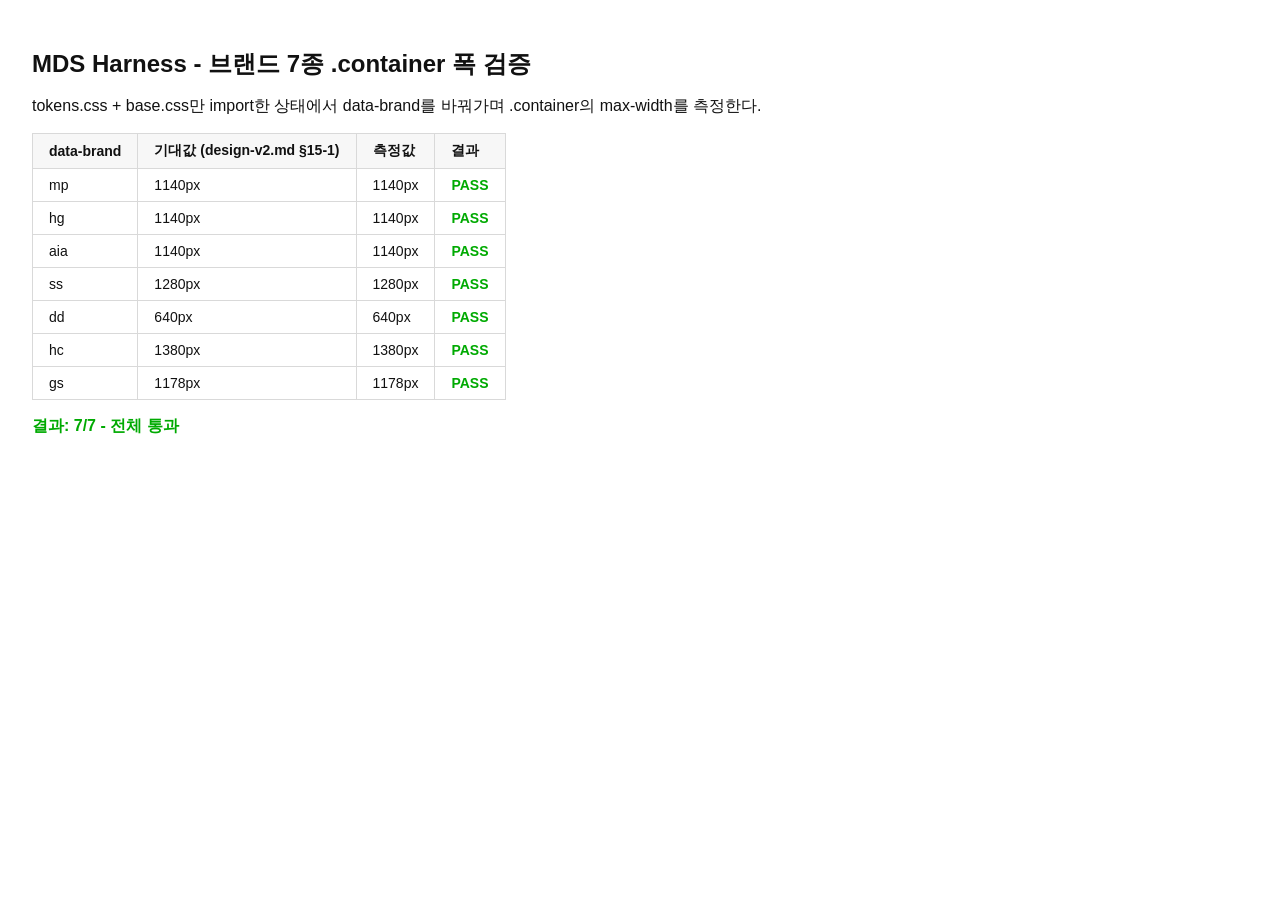
==== mds-harness/test.html @ f5cc97c0 "feat: mds-harness 디자인 하네스 패키지 추가 (design-v2.md 단일 값 출처) - tokens.css: md의 CSS 변수 339개 전수 추출 (공통 §2 +" ====
<!DOCTYPE html>
<html lang="ko">
<head>
<meta charset="UTF-8">
<meta name="viewport" content="width=device-width, initial-scale=1.0">
<title>MDS Harness - 컨테이너 폭 검증</title>
<link rel="stylesheet" href="./tokens.css">
<link rel="stylesheet" href="./base.css">
<style>
  /* 테스트 페이지 자체 스타일 - 값은 전부 하네스 토큰 참조 */
  body { font-family: var(--font-family-base); color: var(--color-font-primary); margin: 0; padding: var(--spacing-32); }
  h1 { font-size: var(--font-size-heading-md); }
  table { border-collapse: collapse; margin-top: var(--spacing-16); }
  th, td { border: 1px solid var(--color-border-subtle); padding: var(--spacing-8) var(--spacing-16); font-size: var(--font-size-body-sm); text-align: left; }
  th { background: var(--color-gray-f7); }
  .pass { color: var(--color-status-success); font-weight: var(--font-weight-body-strong); }
  .fail { color: var(--color-status-error); font-weight: var(--font-weight-body-strong); }
  #summary { margin-top: var(--spacing-16); font-size: var(--font-size-body-md); font-weight: var(--font-weight-body-strong); }
</style>
</head>
<body>
  <h1>MDS Harness - 브랜드 7종 .container 폭 검증</h1>
  <p>tokens.css + base.css만 import한 상태에서 data-brand를 바꿔가며 .container의 max-width를 측정한다.</p>

  <div class="container" id="probe"></div>

  <table>
    <thead><tr><th>data-brand</th><th>기대값 (design-v2.md §15-1)</th><th>측정값</th><th>결과</th></tr></thead>
    <tbody id="rows"></tbody>
  </table>
  <div id="summary"></div>

  <script>
    // 기대값: design-v2.md §15-1 브랜드별 그리드 (mp = 공통 기준)
    const CASES = [
      ["mp",  "1140px"],
      ["hg",  "1140px"],
      ["aia", "1140px"],
      ["ss",  "1280px"],
      ["dd",  "640px"],
      ["hc",  "1380px"],
      ["gs",  "1178px"]
    ];
    const probe = document.getElementById("probe");
    const rows = document.getElementById("rows");
    let passCount = 0;

    for (const [brand, expected] of CASES) {
      document.body.setAttribute("data-brand", brand);
      const actual = getComputedStyle(probe).maxWidth;
      const ok = actual === expected;
      if (ok) passCount++;
      const tr = document.createElement("tr");
      tr.innerHTML = "<td>" + brand + "</td><td>" + expected + "</td><td>" + actual + "</td>" +
        "<td class='" + (ok ? "pass'>PASS" : "fail'>FAIL") + "</td>";
      rows.appendChild(tr);
    }
    document.body.removeAttribute("data-brand");

    const summary = document.getElementById("summary");
    summary.textContent = "결과: " + passCount + "/" + CASES.length + (passCount === CASES.length ? " - 전체 통과" : " - 실패 있음");
    summary.className = passCount === CASES.length ? "pass" : "fail";
  </script>
</body>
</html>
---- mds-harness/tokens.css ----
/* ==========================================================================
   MDS Harness - tokens.css
   유일한 값 출처: design-v2.md (Mplanit Design System Spec Document)
   md는 설명, 하네스는 강제. 값은 여기에만 존재한다.
   - 임의 HEX·임의 z-index·임의 그림자 금지 (stylelint.config.mjs 참조)
   - 이모지 금지. 아이콘은 공통 아이콘 라이브러리 네이밍({name}_line / {name}_filled) 참조
     https://design-systems-chi.vercel.app/#/components
   ========================================================================== */

/* ── design-v2.md §2. Design Tokens (공통 CSS 변수) ── */
:root {
  /* ── 엠플랜잇 컬러 ── */
  --color-mp-azure-01: #19448C;
  --color-mp-azure-02: #379BC1;
  --color-mp-blue-01:  #143162;
  --color-mp-blue-02:  #064EC8;
  --color-mp-blue-03:  #19448C;
  --color-mp-blue-04:  #379BC1;
  --color-mp-blue-05:  #2576C1;
  --color-mp-blue-06:  #4797D6;
  --color-mp-blue-07:  #45BBE9;
  --color-mp-blue-08:  #19448CB2;
  --color-mp-blue-09:  #8AA4CA;
  --color-mp-blue-10:  #ABD1FE;
  --color-mp-blue-11:  #D0E1F0;
  --color-mp-gray-01:  #111111;
  --color-mp-gray-02:  #2A2A2A;
  --color-mp-gray-03:  #171717CC;
  --color-mp-gray-04:  #5A5A5A;
  --color-mp-gray-05:  #7C7C7C;
  --color-mp-gray-06:  #E9F0F2;
  --color-mp-gray-07:  #DFDFDF;
  --color-mp-gray-08:  #F8F9FA;
  --color-mp-gray-09:  #CCCCCC;
  --color-mp-gray-10:  #F1F0EF;

  /* ── 흥국화재 컬러 ── */
  --color-hg-magenta:    #EC008C;
  --color-hg-purple:     #351B6F;
  --color-hg-blue:       #0074E7;
  --color-hg-gray:       #B3BBC0;
  --color-hg-magenta-01: #BD0070;
  --color-hg-magenta-02: #E4499F;
  --color-hg-magenta-03: #FFEAF6;
  --color-hg-magenta-04: #FEF2F9;
  --color-hg-purple-01:  #5A3AAE;
  --color-hg-purple-02:  #6948C1;
  --color-hg-purple-03:  #8560B6;
  --color-hg-purple-04:  #F5F1FD;
  --color-hg-blue-01:    #0096EB;
  --color-hg-blue-02:    #3BB6D8;
  --color-hg-blue-03:    #C3DBFD;
  --color-hg-blue-04:    #DAF5FF;
  --color-hg-blue-05:    #EEF4FE;
  --color-hg-blue-06:    #EDF9FF;
  --color-hg-yellow-01:  #FFC600;
  --color-hg-yellow-02:  #FFF7E0;
  --color-hg-green-01:   #58C9C3;
  --color-hg-green-02:   #E5FFFE;
  --color-hg-green-03:   #EAFCFF;

  /* ── AIA 컬러 ── */
  --color-aia-red:       #D31145;
  --color-aia-red-50:    #D3114580;
  --color-aia-brown:     #5E1D1D;
  --color-aia-gray:      #545454;
  --color-aia-purple-01: #9D1A5A;
  --color-aia-pink-01:   #F67F87;
  --color-aia-pink-02:   #EF8AA9;
  --color-aia-pink-03:   #FFBFD1;
  --color-aia-pink-04:   #FDEAEA;
  --color-aia-brown-01:  #541828;
  --color-aia-brown-02:  #E8D2C1;
  --color-aia-brown-03:  #F4E3D6;
  --color-aia-brown-04:  #FFF7E0;
  --color-aia-blue-01:   #DCD9E8;

  /* ── 공통 알파 ── */
  --color-white-100: #FFFFFF;
  --color-white-80:  #FFFFFFCC;
  --color-white-40:  #FFFFFF66;
  --color-white-20:  #FFFFFF33;
  --color-white-10:  #FFFFFF1A;
  --color-black-100: #000000;
  --color-black-20:  #00000033;
  --color-black-15:  #00000026;

  /* ── 공통 UI ── */
  --color-font-primary:   #111111;
  --color-font-secondary: #3B3B3B;
  --color-font-tertiary:  #5A5A5A;
  --color-border-subtle:  #D9D9D9;
  --color-gray-f7:        #F7F7F7;

  /* ── 상태 컬러 ── */
  --color-status-error:   #E22A21;
  --color-status-warning: #E07306;
  --color-status-success: #00AA02;

  /* ── 헤더 높이 ── */
  --header-height-mp:  104px;
  --header-height-hg:  94px;
  --header-height-aia: 72px;
  --header-height-ss:  100px;   /* 모바일 83px · 피그마 404:2084 */
  --header-height-dd:  79px;    /* 모바일 전용 브랜드 · 394:8142 */
  --header-height-hc:  121px;   /* 2단 · 모바일 8.6rem (rem 기반 브랜드) */
  --header-height-gs:  109px;   /* Default 표시 · Scrolled 92px */

  /* ── 그라디언트 ── */
  --gradient-ailab: linear-gradient(131deg, #45BBE9 0%, #064EC8 100%);

  /* ── 타이포그래피 ── */
  --font-family-base:      'Pretendard Variable', sans-serif;
  --font-family-en:        'Montserrat', sans-serif;
  --font-family-paperlogy: 'Paperlogy', sans-serif;  /* AIA 전용 */

  --font-size-title-hero:    72px;  --font-weight-title-hero: 700;
  --font-size-title-page-sm: 40px;
  --font-size-title-page-md: 48px;
  --font-size-title-page-lg: 64px;  --font-weight-title-page: 700;
  --font-size-subtitle-sm:   24px;
  --font-size-subtitle-md:   32px;
  --font-size-subtitle-lg:   40px;  --font-weight-subtitle: 500;
  --font-size-heading-sm:    20px;
  --font-size-heading-md:    24px;
  --font-size-heading-lg:    32px;  --font-weight-heading: 700;
  --font-size-subheading-sm: 16px;
  --font-size-subheading-md: 20px;
  --font-size-subheading-lg: 24px;  --font-weight-subheading: 500;
  --font-size-body-sm:       14px;
  --font-size-body-md:       16px;
  --font-size-body-lg:       20px;
  --font-weight-body-regular: 500;
  --font-weight-body-strong:  700;

  --line-height-10: 1.0;
  --line-height-12: 1.2;
  --line-height-13: 1.3;
  --line-height-14: 1.4;

  /* ── 스페이싱 ── */
  --spacing-4:  4px;
  --spacing-6:  6px;
  --spacing-8:  8px;
  --spacing-12: 12px;
  --spacing-16: 16px;
  --spacing-20: 20px;
  --spacing-24: 24px;
  --spacing-32: 32px;
  --spacing-40: 40px;

  /* ── 보더 반경 ── */
  --radius-2:   2px;
  --radius-4:   4px;
  --radius-8:   8px;
  --radius-12:  12px;
  --radius-20:  20px;
  --radius-full: 9999px;

  /* ── 배너 사이즈 (AIA) ── */
  --banner-aia-width-desktop:  720px;
  --banner-aia-width-mobile:   335px;
  --banner-aia-height-desktop: 420px;
  --banner-aia-height-mobile:  400px;
}

/* ── §15-1. 브랜드별 그리드 (실측 확정) - 공통 그리드 = 엠플랜잇 ── */
:root {
  /* 공통 그리드 = 엠플랜잇. 신규 브랜드는 오버라이드 없이 이 값을 상속한다 */
  --container-max:  1140px;
  --page-inset:     40px;
  --header-height:  104px;
  --container-narrow: 760px;
  --container-wide:   1440px;
  --grid-columns:     12;     /* 전 브랜드 고정 - 오버라이드 금지 */
  --grid-gutter:      24px;   /* 전 브랜드 고정 - 오버라이드 금지 */
}
[data-brand="hg"]  { --header-height: 94px; }
[data-brand="aia"] { --header-height: 72px; }
[data-brand="ss"]  { --container-max: 1280px; --page-inset: 80px; --header-height: 100px; }
[data-brand="dd"]  { --container-max: 640px;  --page-inset: 16px; --header-height: 79px; }
[data-brand="hc"]  { --container-max: 1380px; --page-inset: 30px; --header-height: 121px; }
[data-brand="gs"]  { --container-max: 1178px; --page-inset: 24px; --header-height: 109px; }
[data-brand="gs"][data-state="scrolled"] { --header-height: 92px; }

/* ── §17. Elevation · Z-index ── */
:root {
  --elevation-0: none;
  --elevation-1: 0 1px 2px rgba(0,0,0,0.06);   /* 카드 기본 */
  --elevation-2: 0 4px 12px rgba(0,0,0,0.08);  /* 카드 hover · 드롭다운 */
  --elevation-3: 0 8px 24px rgba(0,0,0,0.10);  /* sticky 헤더 · 플로팅 바 */
  --elevation-4: 0 16px 40px rgba(0,0,0,0.14); /* 모달 */

  --z-base: 0; --z-sticky: 100; --z-header: 500;
  --z-dropdown: 600; --z-overlay: 900; --z-modal: 1000; --z-toast: 1100;
}

/* ── §18. Motion (토큰만 - prefers-reduced-motion 처리는 base.css) ── */
:root {
  --duration-fast: 150ms;  /* hover, 색 전환 */
  --duration-base: 250ms;  /* 대부분의 전환 (헤더 상태 전환 포함) */
  --duration-slow: 400ms;  /* 레이아웃 이동 */
  --ease-standard: cubic-bezier(0.4, 0, 0.2, 1);
  --ease-out: cubic-bezier(0, 0, 0.2, 1);
  --ease-in:  cubic-bezier(0.4, 0, 1, 1);
}

/* ── 브랜드 토큰 (md 브랜드 토큰 섹션 복붙용 블록 그대로) ── */

/* 엠플랜잇 (Mplanit) */
:root {
  --mp-logo-blue: #3048A2;
  --mp-deep: #1F2D63;
  --mp-ink: #0B0F23;
  --mp-mist: #E1E5F4;
  --mp-paper: #F2F4FB;
  --mp-fg-1: #050F26;
  --mp-fg-2: #26334A;
  --mp-fg-3: #76798E;
  --mp-line: #EAECF0;
  --mp-line-strong: #CDD1D8;
}

/* 흥국화재 (HG) */
:root {
  --hg-red-50: #FFF0F0;
  --hg-red-100: #FFDEDE;
  --hg-red-200: #FFBCBC;
  --hg-red: #BF0000;
  --hg-red-deep: #9B0000;
  --hg-red-900: #540000;
  --hg-charcoal: #231F20;
  --hg-graphite: #3D3A3B;
  --hg-stone: #7C7878;
  --hg-mist: #D8D5D5;
  --hg-cream: #F7F4F0;
  --hg-ivory: #FBF9F6;
}

/* AIA (AIA) */
:root {
  --aia-red-50: #FFF1F2;
  --aia-red-100: #FFDFE2;
  --aia-red: #D31145;
  --aia-red-deep: #A11231;
  --aia-red-900: #560920;
  --aia-navy: #1B2C5B;
  --aia-slate: #475569;
  --aia-mist: #CBD5E1;
  --aia-paper: #F1F5F9;
  --aia-gold: #C0A062;
}

/* 지셀라 (GS) */
:root {
  --gs-navy: #264073;
  --gs-navy-10: #F0F5FF;
  --gs-navy-50: #C7DBFF;
  --gs-navy-100: #A6C0F0;
  --gs-navy-200: #8BA6D9;
  --gs-navy-300: #708DC2;
  --gs-navy-400: #5774AB;
  --gs-navy-500: #425C8E;
  --gs-navy-600: #2F4672;
  --gs-navy-700: #1C3056;
  --gs-navy-800: #0B1C3C;
  --gs-navy-900: #010824;
  --gs-white: #FFFFFF;
  --gs-gray-50: #FBFAFA;
  --gs-gray-100: #F5F5F5;
  --gs-gray-200: #EEEEEE;
  --gs-gray-300: #C9C9C9;
  --gs-gray-400: #AAAAAA;
  --gs-gray-500: #999999;
  --gs-gray-600: #777777;
  --gs-gray-700: #555555;
  --gs-gray-800: #333333;
  --gs-gray-900: #111111;
  --gs-black: #000000;
}

/* 지셀라 (GS) */
:root {
  --gs-gray-body: #222222;       /* 푸터 본문·전화 (111과 333 사이 신규) */
  --gs-border-soft: #ECECEC;     /* 섹션 보더 (gray-200과 별개) */
  --gs-header-bg: rgba(255, 255, 255, 0.95);  /* Scrolled 헤더 */
  --gs-header-shadow: 0 3px 7px 1px rgba(0, 0, 0, 0.05);
  --gs-font-family: 'Montserrat Alternates', 'Pretendard Variable', sans-serif;
}

/* 쏙쏙 (SS) */
:root {
  --ss-indigo: #383BA8;
  --ss-indigo-10: #F2F5FF;
  --ss-indigo-50: #CFD8FF;
  --ss-indigo-100: #ADBBFF;
  --ss-indigo-200: #8C9DFF;
  --ss-indigo-300: #7281EC;
  --ss-indigo-400: #5A66D6;
  --ss-indigo-500: #464FB4;
  --ss-indigo-600: #333893;
  --ss-indigo-700: #222374;
  --ss-indigo-800: #130C55;
  --ss-indigo-900: #060031;
  --ss-teal: #00AB9B;
  --ss-teal-10: #D7FFF8;
  --ss-teal-50: #98EDE0;
  --ss-teal-100: #74D4C5;
  --ss-teal-200: #4EBBAC;
  --ss-teal-300: #18A293;
  --ss-teal-400: #00877A;
  --ss-teal-500: #006C62;
  --ss-teal-600: #00534A;
  --ss-teal-700: #003A34;
  --ss-teal-800: #00241F;
  --ss-teal-900: #000F0C;
  --ss-indigo-soft: #EEEFFA;
  --ss-indigo-deep: #2B2E86;
  --ss-white: #FFFFFF;
  --ss-gray-50: #F5F5F5;
  --ss-gray-100: #E5E7EB;
  --ss-gray-200: #E5E5E5;
  --ss-gray-300: #D1D1D1;
  --ss-gray-400: #999999;
  --ss-gray-500: #767676;
  --ss-gray-600: #666666;
  --ss-gray-700: #525252;
  --ss-black: #333333;
}

/* 쏙쏙 (SS) */
:root {
  --ss-gray-nav: #545454;        /* GNB·메뉴 기본 텍스트 (3개 컴포넌트 검증) */
  --ss-border-header: rgba(0, 0, 0, 0.2);
  --ss-font-size-pill: 18px;     /* 헤더 pill·푸터 법적링크 - 쏙쏙 정식 스케일 */
  --ss-footer-bg: #262626;
  --ss-gray-footer-link: #B3B3B3;
  --ss-divider-on-dark: rgba(255, 255, 255, 0.15);
  --ss-bg-tray: #F5F5FF;         /* 풀스크린 메뉴 배경 (indigo-10과 별개) */
  --ss-radius-menu: 10px;        /* 드로어 항목 */
}

/* 헬스케어 (HC) */
:root {
  --hc-green: #2EC405;
  --hc-green-10: #E2FFDD;
  --hc-green-50: #98F589;
  --hc-green-100: #74DC65;
  --hc-green-200: #4FC33C;
  --hc-green-300: #25AA00;
  --hc-green-400: #1D8D00;
  --hc-green-500: #157100;
  --hc-green-600: #0E5600;
  --hc-green-700: #073D00;
  --hc-green-800: #032500;
  --hc-green-900: #011000;
  --hc-white: #FFFFFF;
  --hc-gray-50: #F9F9F9;
  --hc-gray-100: #F5F5F5;
  --hc-gray-200: #C1C1C1;
  --hc-gray-300: #999999;
  --hc-gray-400: #777777;
  --hc-gray-500: #606060;
  --hc-gray-600: #444B59;
  --hc-gray-700: #333333;
  --hc-gray-800: #222222;
  --hc-gray-900: #111111;
  --hc-black: #000000;
}

/* 헬스케어 (HC) */
:root {
  --hc-navy: #103259;            /* 헤더 Scrolled 배경 */
  --hc-navy-footer: #0B2341;     /* 푸터 배경 - 헤더 네이비와 별개 */
  --hc-blue-cs: #0099D6;         /* 고객센터 서브 전화 */
  --hc-border-light: #DDDDDD;
  --hc-radius-select: 3px;
  --hc-radius-quickmenu: 15.4px; /* 실측 확정 */
  --hc-font-size-caption: 12px;
  --logo-mobile-head: 100px;     /* 모바일 로고 폭 (rem 아님 · 고정) */
}

/* 디디다 (DD) */
:root {
  --dd-blue: #0032A0;
  --dd-blue-10: #F0F5FF;
  --dd-blue-50: #C7DBFF;
  --dd-blue-100: #9EC0FF;
  --dd-blue-200: #75A4FF;
  --dd-blue-300: #5288F3;
  --dd-blue-400: #366CDE;
  --dd-blue-500: #2455BB;
  --dd-blue-600: #123D99;
  --dd-blue-700: #032779;
  --dd-blue-800: #001551;
  --dd-blue-900: #000729;
  --dd-sky: #0075CD;
  --dd-sky-10: #EEF6FF;
  --dd-sky-50: #BFDEFF;
  --dd-sky-100: #8EC4FF;
  --dd-sky-200: #5EAAF9;
  --dd-sky-300: #3A90E4;
  --dd-sky-400: #0376CE;
  --dd-sky-500: #005EA7;
  --dd-sky-600: #004881;
  --dd-sky-700: #00325D;
  --dd-sky-800: #001E3B;
  --dd-sky-900: #000B1D;
  --dd-white: #FFFFFF;
  --dd-gray-50: #F2F8FC;
  --dd-gray-100: #F3F5F6;
  --dd-gray-200: #EEEEEE;
  --dd-gray-300: #DEE4E9;
  --dd-gray-400: #D9D9D9;
  --dd-gray-500: #BBC5CC;
  --dd-gray-600: #A4ADB2;
  --dd-gray-700: #757B80;
  --dd-gray-800: #464A4D;
  --dd-black: #17191A;
}

/* 디디다 (DD) */
:root {
  --dd-promo-bg: #012983;        /* Type A 띠 배너 배경 */
  --dd-dim-navy: #001D5D;        /* Type B Dim */
  --dd-sky-gradient-end: #0082E5;
  --dd-gradient-banner: linear-gradient(93deg, var(--dd-sky) 35%, var(--dd-sky-gradient-end) 89%);
}

/* ── 헤더·푸터 브랜드/상태 변수 (§5·§6 정의 그대로 - 셀렉터별 변수만 추출) ──
   상태 전환은 data-state="scrolled" 하나로 통일 (§5-0, MP·HC·GS 공통 메커니즘) */

/* MP (§5-1 표: Default 그라디언트 / Scrolled 흰배경 + 보더 - 값은 §2·§4-1 토큰 참조) */
[data-brand="mp"] { --header-bg: var(--gradient-ailab); }
[data-brand="mp"][data-state="scrolled"] {
  --header-bg: var(--color-white-100);              /* #FFFFFF */
  --header-border: 1px solid var(--color-border-subtle); /* #D9D9D9 */
}

/* SS (§5-4 · §6-4) */
[data-brand="ss"] { --header-border: 1px solid var(--ss-border-header); }
[data-brand="ss"] { --footer-bg: var(--ss-footer-bg); }

/* HC (§5-6) */
[data-brand="hc"] { --header-bg: transparent; }
[data-brand="hc"][data-state="scrolled"] { --header-bg: var(--hc-navy); }

/* GS (§5-7 · §6-6) */
[data-brand="gs"] { --header-bg: transparent; }
[data-brand="gs"][data-state="scrolled"] { --header-bg: var(--gs-header-bg); }
[data-brand="gs"] { --footer-bg: var(--gs-white); --footer-fg: var(--gs-gray-body); }

/* 모바일 헤더 높이 (md 명시 그대로 - DD는 모바일 전용이라 미디어쿼리 없음 §5-5) */
@media (max-width: 767px) {
  [data-brand="ss"] { --header-height: 83px; }  /* §5-4 */
  [data-brand="gs"] { --header-height: 55px; }  /* §5-7 */
}
@media (max-width: 768px) {
  /* §5-6 HC rem 체계 - 경계 768은 md 원문 그대로 */
  [data-brand="hc"] { --header-height: 8.6rem; }
  [data-brand="hc"][data-state="scrolled"] { --header-height: 3.6rem; }
}
---- mds-harness/base.css ----
/* ==========================================================================
   MDS Harness - base.css
   유일한 값 출처: design-v2.md. tokens.css 다음에 import한다.
   구성: §15-2 컨테이너·그리드 / §5-0 헤더 셸 / §6-0 푸터 셸 /
        §16-2 반응형 타이포 / §18 prefers-reduced-motion
   아이콘: 공통 아이콘 라이브러리 네이밍 참조 (기본 24px / currentColor)
   ========================================================================== */

/* ── §15-2. 컨테이너 · 섹션 · 그리드 ── */
.container { width: 100%; max-width: var(--container-max); margin: 0 auto; padding-inline: var(--page-inset); }
.container--narrow { max-width: var(--container-narrow); }
.container--wide   { max-width: var(--container-wide); }
.container--bleed  { max-width: none; padding-inline: 0; }

.section { padding-block: var(--section-y, 120px); }
.section--tight { padding-block: calc(var(--section-y, 120px) / 2); }

.grid { display: grid; grid-template-columns: repeat(var(--grid-columns), minmax(0, 1fr)); gap: var(--grid-gutter); }
.col-3 { grid-column: span 3; } .col-4 { grid-column: span 4; }
.col-6 { grid-column: span 6; } .col-8 { grid-column: span 8; } .col-12 { grid-column: span 12; }

.autogrid { display: grid; gap: var(--grid-gutter); grid-template-columns: repeat(auto-fill, minmax(280px, 1fr)); }

@media (max-width: 1279px) {
  :root { --section-y: 80px; }
  .container { padding-inline: 24px; }
  .col-3, .col-4 { grid-column: span 6; }
}
@media (max-width: 767px) {
  :root { --section-y: 60px; }
  .container { padding-inline: 20px; }
  .grid { gap: 16px; }
  [class*="col-"] { grid-column: 1 / -1; }
  .autogrid { grid-template-columns: 1fr; }
}

/* ── §5-0. 공통 헤더 셸 (슬롯: logo / nav / actions) ──
   아이콘 슬롯 가이드 (.hd__icon-btn 안에 넣는 SVG - 공통 아이콘 라이브러리):
   - 햄버거 메뉴: menu_line · 검색: search_line · 전화: phone_line(아웃라인)/phone_filled(필)
   - 닫기: close_line 또는 close_circle_line · 기본 24px, 컬러 currentColor */
.hd { height: var(--header-height); background: var(--header-bg, var(--color-white-100)); border-bottom: var(--header-border, none); }
.hd__inner {
  max-width: var(--container-max);
  margin: 0 auto;
  padding-inline: var(--page-inset);
  height: 100%;
  display: flex; align-items: center; justify-content: space-between;
  gap: var(--spacing-24);
}
.hd__logo    { flex: 0 0 auto; display: block; }
.hd__nav     { display: flex; align-items: center; }
.hd__actions { flex: 0 0 auto; display: flex; align-items: center; gap: var(--spacing-12); }

/* 아이콘 버튼 - 터치 타겟 44px 이상 보장 */
.hd__icon-btn { width: 48px; height: 48px; display: inline-flex; align-items: center; justify-content: center; background: none; border: none; cursor: pointer; }
.hd__icon-btn svg, .hd__icon-btn img { width: 24px; height: 24px; display: block; }

/* 로고 중앙 변형 (HC) */
.hd__logo--center { position: absolute; left: 50%; transform: translateX(-50%); }
/* 내비 뷰포트 중앙 변형 (GS) */
.hd__inner--nav-center { position: relative; justify-content: flex-start; }
.hd__inner--nav-center .hd__nav { position: absolute; left: 50%; transform: translateX(-50%); }
/* 2단 변형 (HC) */
.hd--two-tier { display: flex; flex-direction: column; justify-content: center; }

/* ── §6-0. 공통 푸터 셸 ── */
.ft { background: var(--footer-bg, var(--color-mp-blue-01)); color: var(--footer-fg, var(--color-white-100)); }
.ft__inner {
  max-width: var(--container-max);
  margin: 0 auto;
  padding-inline: var(--page-inset);
  padding-block: var(--footer-pad-y, 50px);
}

/* ── §16-2. 반응형 타이포 (:root 오버라이드 - 컴포넌트 무수정) ── */
@media (max-width: 1279px) { :root {
  --font-size-title-hero: 48px; --font-size-title-page-lg: 48px; --font-size-title-page-md: 40px;
  --font-size-subtitle-lg: 32px; --font-size-subtitle-md: 24px;
  --font-size-heading-lg: 24px; --font-size-heading-md: 20px; --font-size-body-lg: 18px;
} }
@media (max-width: 767px) { :root {
  --font-size-title-hero: 32px; --font-size-title-page-lg: 32px; --font-size-title-page-md: 28px;
  --font-size-subtitle-lg: 24px; --font-size-subtitle-md: 20px;
  --font-size-heading-lg: 20px; --font-size-heading-md: 18px;
  --font-size-body-lg: 16px; --font-size-body-md: 15px;
} }

/* ── §18. Motion - prefers-reduced-motion ── */
@media (prefers-reduced-motion: reduce) {
  *, *::before, *::after { animation-duration: 0.01ms !important; transition-duration: 0.01ms !important; }
}
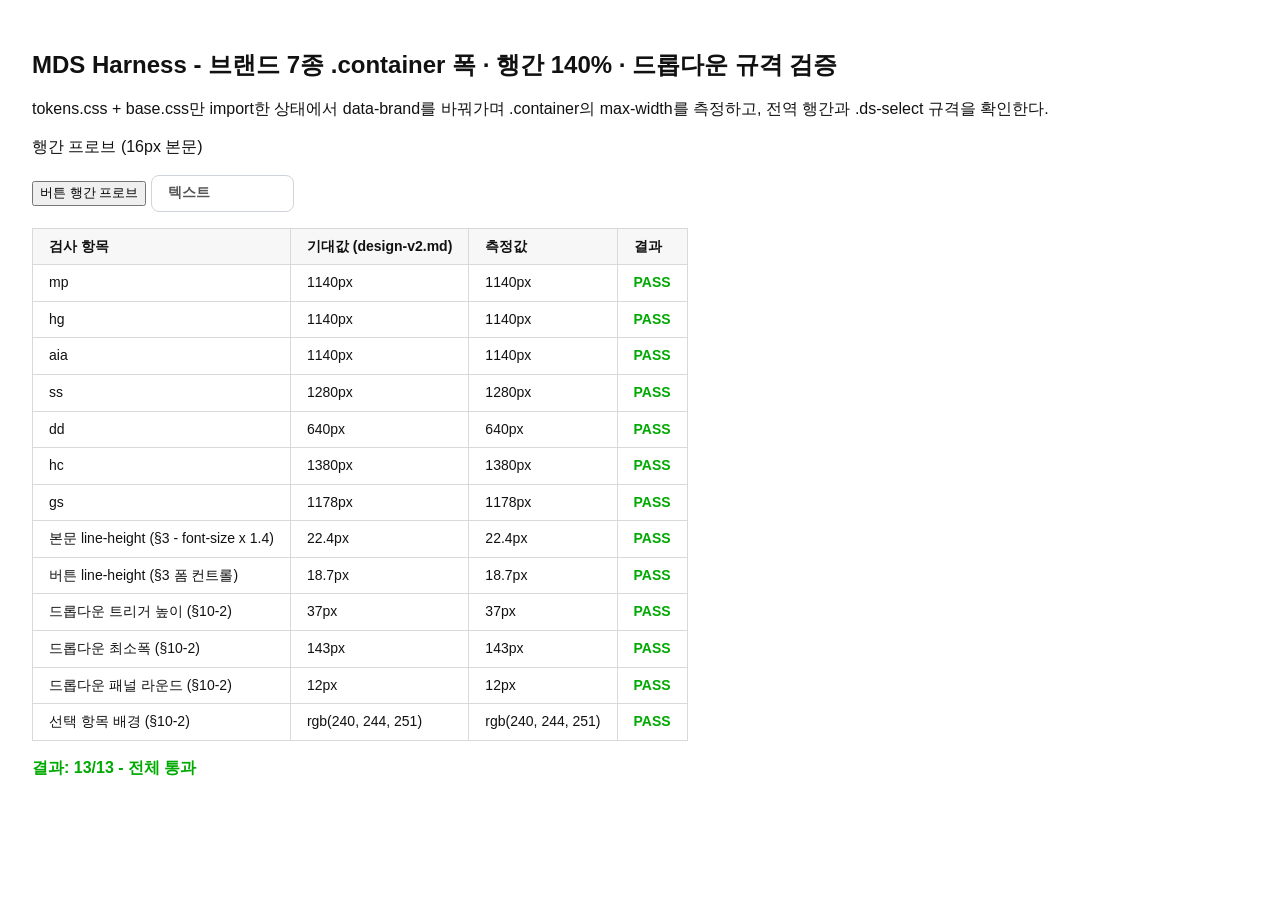
==== commit 9b08a1b5: "feat: 드롭다운(Select box) 하네스 추가 + 전 텍스트 행간 140% 통일 - design-v2.md §10-2 Dropdown 신설 (피그마 40001645:2771" ====
--- a/mds-harness/test.html
+++ b/mds-harness/test.html
@@ -3,7 +3,7 @@
 <head>
 <meta charset="UTF-8">
 <meta name="viewport" content="width=device-width, initial-scale=1.0">
-<title>MDS Harness - 컨테이너 폭 검증</title>
+<title>MDS Harness - 컨테이너 폭 · 행간 · 드롭다운 검증</title>
 <link rel="stylesheet" href="./tokens.css">
 <link rel="stylesheet" href="./base.css">
 <style>
@@ -19,13 +19,22 @@
 </style>
 </head>
 <body>
-  <h1>MDS Harness - 브랜드 7종 .container 폭 검증</h1>
-  <p>tokens.css + base.css만 import한 상태에서 data-brand를 바꿔가며 .container의 max-width를 측정한다.</p>
+  <h1>MDS Harness - 브랜드 7종 .container 폭 · 행간 140% · 드롭다운 규격 검증</h1>
+  <p>tokens.css + base.css만 import한 상태에서 data-brand를 바꿔가며 .container의 max-width를 측정하고, 전역 행간과 .ds-select 규격을 확인한다.</p>
 
   <div class="container" id="probe"></div>
+  <p id="lh-probe" style="font-size: var(--font-size-body-md);">행간 프로브 (16px 본문)</p>
+  <button type="button" id="lh-btn">버튼 행간 프로브</button>
+  <div class="ds-select" id="sel" data-open="true">
+    <button type="button" class="ds-select__trigger" id="sel-trigger"><span class="ds-select__value">텍스트</span></button>
+    <ul class="ds-select__menu" id="sel-menu">
+      <li><button type="button" class="ds-select__item" id="sel-item" aria-selected="true">텍스트</button></li>
+      <li><button type="button" class="ds-select__item" aria-selected="false">텍스트</button></li>
+    </ul>
+  </div>
 
   <table>
-    <thead><tr><th>data-brand</th><th>기대값 (design-v2.md §15-1)</th><th>측정값</th><th>결과</th></tr></thead>
+    <thead><tr><th>검사 항목</th><th>기대값 (design-v2.md)</th><th>측정값</th><th>결과</th></tr></thead>
     <tbody id="rows"></tbody>
   </table>
   <div id="summary"></div>
@@ -57,9 +66,30 @@
     }
     document.body.removeAttribute("data-brand");
 
+    // §3 전역 행간 140% · §10-2 드롭다운 규격
+    const cs = (id) => getComputedStyle(document.getElementById(id));
+    const EXTRA = [
+      ["본문 line-height (§3 - font-size x 1.4)", (parseFloat(cs("lh-probe").fontSize) * 1.4).toFixed(1) + "px", parseFloat(cs("lh-probe").lineHeight).toFixed(1) + "px"],
+      ["버튼 line-height (§3 폼 컨트롤)", (parseFloat(cs("lh-btn").fontSize) * 1.4).toFixed(1) + "px", parseFloat(cs("lh-btn").lineHeight).toFixed(1) + "px"],
+      ["드롭다운 트리거 높이 (§10-2)", "37px", cs("sel-trigger").height],
+      ["드롭다운 최소폭 (§10-2)", "143px", cs("sel").minWidth],
+      ["드롭다운 패널 라운드 (§10-2)", "12px", cs("sel-menu").borderTopLeftRadius],
+      ["선택 항목 배경 (§10-2)", "rgb(240, 244, 251)", cs("sel-item").backgroundColor]
+    ];
+    for (const [label, expected, actual] of EXTRA) {
+      const ok = actual === expected;
+      if (ok) passCount++;
+      const tr = document.createElement("tr");
+      tr.innerHTML = "<td>" + label + "</td><td>" + expected + "</td><td>" + actual + "</td>" +
+        "<td class='" + (ok ? "pass'>PASS" : "fail'>FAIL") + "</td>";
+      rows.appendChild(tr);
+    }
+    document.getElementById("sel").dataset.open = "false";
+    const TOTAL = CASES.length + EXTRA.length;
+
     const summary = document.getElementById("summary");
-    summary.textContent = "결과: " + passCount + "/" + CASES.length + (passCount === CASES.length ? " - 전체 통과" : " - 실패 있음");
-    summary.className = passCount === CASES.length ? "pass" : "fail";
+    summary.textContent = "결과: " + passCount + "/" + TOTAL + (passCount === TOTAL ? " - 전체 통과" : " - 실패 있음");
+    summary.className = passCount === TOTAL ? "pass" : "fail";
   </script>
 </body>
 </html>
--- a/mds-harness/tokens.css
+++ b/mds-harness/tokens.css
@@ -91,6 +91,11 @@
   --color-font-tertiary:  #5A5A5A;
   --color-border-subtle:  #D9D9D9;
   --color-gray-f7:        #F7F7F7;
+  --color-gray-55:        #555555;  /* 드롭다운 텍스트 (§10-2) */
+  --color-gray-f5:        #F5F5F5;  /* 드롭다운 열림 트리거 배경 · 항목 hover */
+  --color-border-select:  #CED4DA;  /* 드롭다운 트리거 보더 */
+  --color-border-menu:    #DCE0E5;  /* 드롭다운 패널 보더 */
+  --color-bg-selected:    #F0F4FB;  /* 드롭다운 선택 항목 배경 */
 
   /* ── 상태 컬러 ── */
   --color-status-error:   #E22A21;
@@ -133,10 +138,8 @@
   --font-weight-body-regular: 500;
   --font-weight-body-strong:  700;
 
-  --line-height-10: 1.0;
-  --line-height-12: 1.2;
-  --line-height-13: 1.3;
-  --line-height-14: 1.4;
+  --line-height-14: 1.4;            /* 전 텍스트 단일 행간 140% - 다른 행간 값 금지 (§3) */
+  --letter-spacing-tight: -0.01em;  /* 14px 기준 -0.14px (드롭다운·버튼 라벨) */
 
   /* ── 스페이싱 ── */
   --spacing-4:  4px;
@@ -157,6 +160,11 @@
   --radius-20:  20px;
   --radius-full: 9999px;
 
+  /* ── 드롭다운 (§10-2 · 피그마 40001645:27713 / 27982) ── */
+  --select-height:    37px;
+  --select-min-width: 143px;
+  --select-icon:      18px;
+
   /* ── 배너 사이즈 (AIA) ── */
   --banner-aia-width-desktop:  720px;
   --banner-aia-width-mobile:   335px;
@@ -187,9 +195,11 @@
 :root {
   --elevation-0: none;
   --elevation-1: 0 1px 2px rgba(0,0,0,0.06);   /* 카드 기본 */
-  --elevation-2: 0 4px 12px rgba(0,0,0,0.08);  /* 카드 hover · 드롭다운 */
+  --elevation-2: 0 4px 12px rgba(0,0,0,0.08);  /* 카드 hover · 팝오버 (드롭다운 패널은 보더만 - §10-2) */
   --elevation-3: 0 8px 24px rgba(0,0,0,0.10);  /* sticky 헤더 · 플로팅 바 */
   --elevation-4: 0 16px 40px rgba(0,0,0,0.14); /* 모달 */
+  --elevation-dropdown-item:  0 2px 4px rgba(6,78,200,0.25); /* 드롭다운 선택 항목 (§10-2) */
+  --elevation-dropdown-focus: 0 2px 8px rgba(6,78,200,0.25); /* 드롭다운 입력 중 트리거 (§10-2) */
 
   --z-base: 0; --z-sticky: 100; --z-header: 500;
   --z-dropdown: 600; --z-overlay: 900; --z-modal: 1000; --z-toast: 1100;
@@ -204,6 +214,43 @@
   --ease-out: cubic-bezier(0, 0, 0.2, 1);
   --ease-in:  cubic-bezier(0.4, 0, 1, 1);
 }
+
+/* ── §20. Slides (발표자료 - 고정 캔버스 1920x1080, 셸은 slides.css) ── */
+:root {
+  --slide-w: 1920px;
+  --slide-h: 1080px;
+  --slide-inset-x: 120px;
+  --slide-inset-y: 96px;
+  --slide-gap: 40px;
+
+  --slide-font-display: 96px;  /* 표지 제목 */
+  --slide-font-title:   64px;  /* 간지 제목 - 핵심 메시지 */
+  --slide-font-h1:      44px;  /* 본문 슬라이드 제목 */
+  --slide-font-h2:      32px;  /* 소제목 - 리드 문장 */
+  --slide-font-body:    24px;  /* 본문 */
+  --slide-font-caption: 18px;  /* 캡션 - 출처 */
+  --slide-font-meta:    16px;  /* 페이지 번호 - 푸터 메타 */
+  /* 행간은 랜딩과 동일 - 전 텍스트 var(--line-height-14) 하나만 (§3, §20-3) */
+
+  --slide-bg: var(--color-white-100);
+  --slide-fg: var(--color-font-primary);
+  --slide-fg-soft: var(--color-font-tertiary);
+  --slide-accent:      var(--color-mp-blue-02);  /* 기본 = 엠플랜잇 */
+  --slide-accent-soft: var(--color-mp-blue-11);
+
+  /* 차트·다이어그램 - §20-4 순서대로만 사용 */
+  --slide-chart-1: var(--slide-accent);
+  --slide-chart-2: var(--color-mp-blue-07);
+  --slide-chart-3: var(--color-mp-blue-09);
+  --slide-chart-4: var(--color-font-tertiary);   /* 중립 */
+  --slide-chart-5: var(--color-border-subtle);   /* 중립 */
+}
+[data-brand="hg"]  { --slide-accent: var(--hg-red);    --slide-accent-soft: var(--hg-red-50);    --slide-chart-2: var(--hg-red-200);    --slide-chart-3: var(--hg-stone); }
+[data-brand="aia"] { --slide-accent: var(--aia-red);   --slide-accent-soft: var(--aia-red-50);   --slide-chart-2: var(--aia-navy);      --slide-chart-3: var(--aia-gold); }
+[data-brand="ss"]  { --slide-accent: var(--ss-indigo); --slide-accent-soft: var(--ss-indigo-10); --slide-chart-2: var(--ss-teal);       --slide-chart-3: var(--ss-indigo-200); }
+[data-brand="dd"]  { --slide-accent: var(--dd-blue);   --slide-accent-soft: var(--dd-blue-10);   --slide-chart-2: var(--dd-sky);        --slide-chart-3: var(--dd-blue-200); }
+[data-brand="hc"]  { --slide-accent: var(--hc-green);  --slide-accent-soft: var(--hc-green-10);  --slide-chart-2: var(--hc-navy);       --slide-chart-3: var(--hc-green-100); }
+[data-brand="gs"]  { --slide-accent: var(--gs-navy);   --slide-accent-soft: var(--gs-navy-10);   --slide-chart-2: var(--gs-navy-300);   --slide-chart-3: var(--gs-navy-100); }
 
 /* ── 브랜드 토큰 (md 브랜드 토큰 섹션 복붙용 블록 그대로) ── */
 
--- a/mds-harness/base.css
+++ b/mds-harness/base.css
@@ -1,10 +1,15 @@
 /* ==========================================================================
    MDS Harness - base.css
    유일한 값 출처: design-v2.md. tokens.css 다음에 import한다.
-   구성: §15-2 컨테이너·그리드 / §5-0 헤더 셸 / §6-0 푸터 셸 /
-        §16-2 반응형 타이포 / §18 prefers-reduced-motion
+   구성: §3 전역 행간 / §15-2 컨테이너·그리드 / §5-0 헤더 셸 / §6-0 푸터 셸 /
+        §10-2 드롭다운 / §16-2 반응형 타이포 / §18 prefers-reduced-motion
    아이콘: 공통 아이콘 라이브러리 네이밍 참조 (기본 24px / currentColor)
    ========================================================================== */
+
+/* ── §3. 전역 행간 - 모든 텍스트 140% (--line-height-14) 단일값 ──
+   폼 컨트롤은 line-height를 상속하지 않으므로 명시. 개별 컴포넌트에서 다른 행간 선언 금지 */
+html { line-height: var(--line-height-14); }
+button, input, select, textarea { line-height: var(--line-height-14); }
 
 /* ── §15-2. 컨테이너 · 섹션 · 그리드 ── */
 .container { width: 100%; max-width: var(--container-max); margin: 0 auto; padding-inline: var(--page-inset); }
@@ -72,6 +77,61 @@
   padding-block: var(--footer-pad-y, 50px);
 }
 
+/* ── §10-2. 드롭다운 (Select box) - 피그마 40001645:27713 / 27982 ──
+   아이콘: 트리거 chevron_down_small_line · 선택 항목 check_small_line (18px, currentColor)
+   열림/닫힘은 .ds-select[data-open] 하나로, 선택은 .ds-select__item[aria-selected]로 표현 */
+.ds-select { position: relative; display: inline-block; min-width: var(--select-min-width); }
+.ds-select__trigger {
+  display: inline-flex; align-items: center; justify-content: space-between; gap: var(--spacing-8);
+  width: 100%; height: var(--select-height);
+  padding: 0 var(--spacing-8) 0 var(--spacing-16);
+  background: var(--color-white-100);
+  border: 1px solid var(--color-border-select);
+  border-radius: var(--radius-8);
+  font-family: var(--font-family-base);
+  font-size: var(--font-size-body-sm);
+  font-weight: var(--font-weight-body-strong);
+  line-height: var(--line-height-14);
+  letter-spacing: var(--letter-spacing-tight);
+  color: var(--color-gray-55);
+  cursor: pointer; text-align: left;
+  transition: background var(--duration-fast) var(--ease-standard), box-shadow var(--duration-fast) var(--ease-standard);
+}
+.ds-select__value { flex: 1; min-width: 0; overflow: hidden; text-overflow: ellipsis; white-space: nowrap; }
+.ds-select__trigger svg { width: var(--select-icon); height: var(--select-icon); flex: 0 0 auto; transition: transform var(--duration-fast) var(--ease-standard); }
+.ds-select[data-open="true"] .ds-select__trigger { background: var(--color-gray-f5); }
+.ds-select[data-open="true"] .ds-select__trigger svg { transform: rotate(180deg); }
+.ds-select__trigger:focus-visible, .ds-select--typing .ds-select__trigger { outline: none; box-shadow: var(--elevation-dropdown-focus); }
+.ds-select__trigger:disabled { opacity: 0.4; cursor: not-allowed; }
+
+.ds-select__menu {
+  position: absolute; top: calc(100% + var(--spacing-4)); left: 0; z-index: var(--z-dropdown);
+  min-width: 100%; width: max-content;
+  display: none; flex-direction: column; gap: var(--spacing-4);
+  margin: 0; padding: var(--spacing-6); list-style: none;
+  background: var(--color-white-100);
+  border: 1px solid var(--color-border-menu);
+  border-radius: var(--radius-12);
+}
+.ds-select[data-open="true"] .ds-select__menu { display: flex; }
+
+.ds-select__item {
+  display: flex; align-items: center; justify-content: space-between; gap: var(--spacing-12);
+  width: 100%; padding: var(--spacing-8) var(--spacing-8) var(--spacing-8) var(--spacing-16);
+  border: 0; border-radius: var(--radius-8); background: transparent;
+  font: inherit; line-height: var(--line-height-14); letter-spacing: var(--letter-spacing-tight);
+  color: var(--color-gray-55); cursor: pointer; text-align: left;
+  transition: background var(--duration-fast) var(--ease-standard), color var(--duration-fast) var(--ease-standard);
+}
+.ds-select__item:hover { background: var(--color-gray-f5); }
+.ds-select__item svg { width: var(--select-icon); height: var(--select-icon); flex: 0 0 auto; display: none; }
+.ds-select__item[aria-selected="true"] {
+  background: var(--color-bg-selected);
+  color: var(--color-mp-azure-01);
+  box-shadow: var(--elevation-dropdown-item);
+}
+.ds-select__item[aria-selected="true"] svg { display: block; }
+
 /* ── §16-2. 반응형 타이포 (:root 오버라이드 - 컴포넌트 무수정) ── */
 @media (max-width: 1279px) { :root {
   --font-size-title-hero: 48px; --font-size-title-page-lg: 48px; --font-size-title-page-md: 40px;
